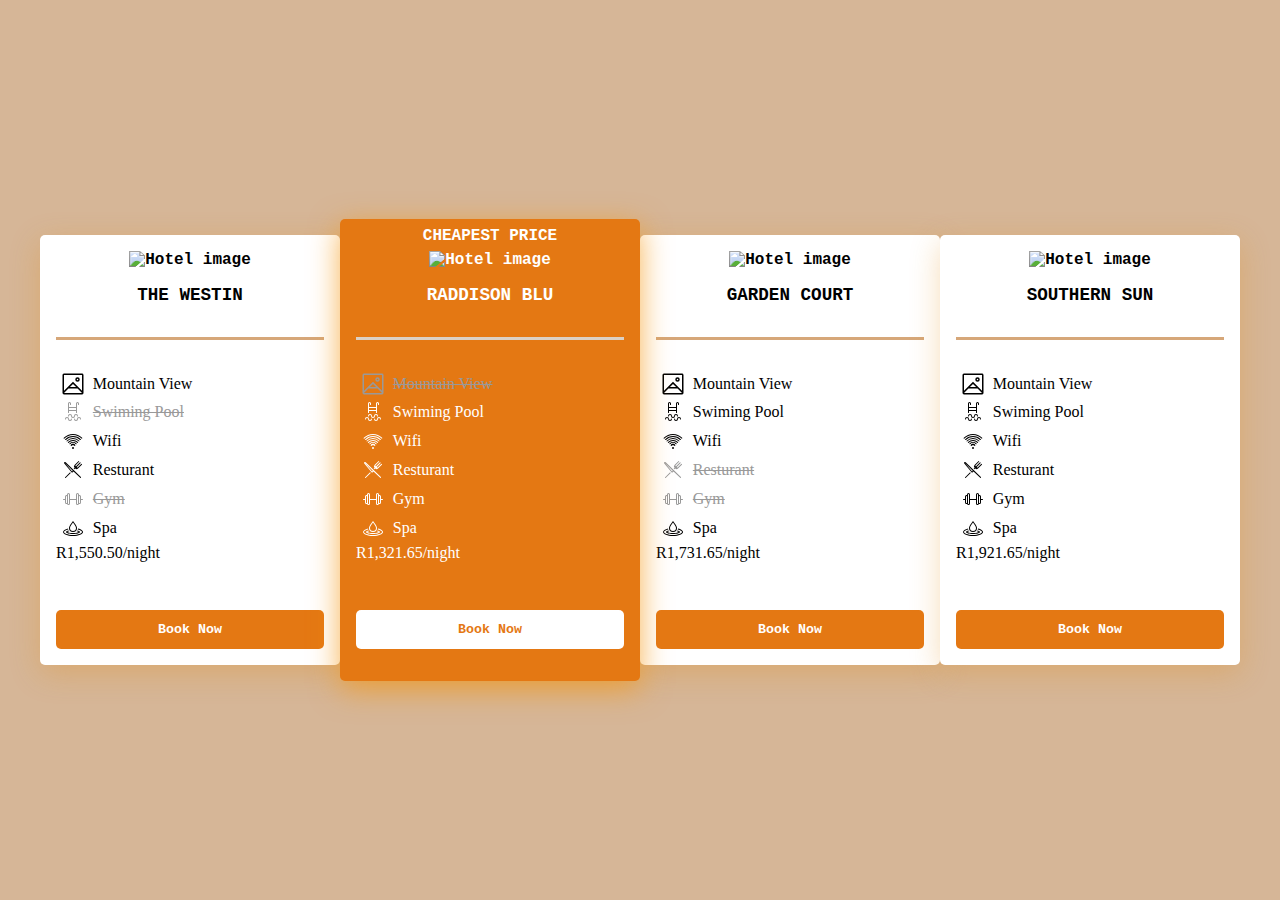
==== Compare&Book.html @ a89df8d0 "Splitting Code" ====
<!DOCTYPE html>
<html lang="en">
<head>
    <meta charset="UTF-8">
    <meta http-equiv="X-UA-Compatible" content="IE=edge">
    <meta name="viewport" content="width=device-width, initial-scale=1.0">
    <title>Compare and Book</title>
    <link rel="stylesheet" href="stylesheet.css">
</head>
<body>
    <div class="hotel-comparison">
        <div class="hotel-column">
            <div class="hotel-header">
                <div class="hotel-image">
                 <img src="https://www.sa-venues.com/visit/thewestin/01.jpg" alt="Hotel image">
                </div>
                <div class="hotel-name">The Westin</div>
            </div>
            <div class="divider"></div>
            <div class="feature">
             <svg viewBox="0 0 32 32" xmlns="http://www.w3.org/2000/svg" aria-hidden="true" role="presentation" focusable="false" style="display: block; height: 24px; width: 24px; fill: currentcolor;"><path d="M28 2a2 2 0 0 1 1.995 1.85L30 4v24a2 2 0 0 1-1.85 1.995L28 30H4a2 2 0 0 1-1.995-1.85L2 28V4a2 2 0 0 1 1.85-1.995L4 2zm-5.92 19.995L22 22H10l-.08-.005L4 27.916V28h24v-.085zM28 4H4v21.084l12-11.998 12 12zM16 15.915L11.915 20h8.17zM22 7a3 3 0 1 1 0 6 3 3 0 0 1 0-6zm0 2a1 1 0 1 0 0 2 1 1 0 0 0 0-2z"></path></svg>
                Mountain View
            </div>
            <div class="feature inactive">
             <svg width="24" height="24" viewBox="0 0 24 24" class="pointer-events-none max-h-full max-w-full" xmlns="http://www.w3.org/2000/svg"><g fill="currentColor"><path d="M15 14a2 2 0 00-2 2 1 1 0 01-2 0 2 2 0 00-4 0 .5.5 0 001 0 1 1 0 012 0 2 2 0 004 0 1 1 0 012 0 .5.5 0 001 0 2 2 0 00-2-2zM10.5 18.5a.5.5 0 00-.5.5 1 1 0 01-2 0 2 2 0 00-4 0 .5.5 0 001 0 1 1 0 012 0 2 2 0 004 0 .5.5 0 00-.5-.5zM13.5 18.5a.5.5 0 01.5.5 1 1 0 002 0 2 2 0 014 0 .5.5 0 01-1 0 1 1 0 00-2 0 2 2 0 01-4 0 .5.5 0 01.5-.5zM16.5 2A1.5 1.5 0 0015 3.5V7H8V3.5a.5.5 0 011 0v1a.5.5 0 001 0v-1a1.5 1.5 0 00-3 0v9a.5.5 0 001 0V11h7v1.5a.5.5 0 001 0v-9a.5.5 0 011 0v1a.5.5 0 001 0v-1A1.5 1.5 0 0016.5 2zM8 10V8h7v2z"></path></g></svg>
                Swiming Pool
            </div>
            <div class="feature">
             <svg width="24" height="24" viewBox="0 0 24 24" class="pointer-events-none max-h-full max-w-full" xmlns="http://www.w3.org/2000/svg"><g fill="currentColor"><path d="M13.77 16.73a.54.54 0 01-.36-.14 2 2 0 00-2.82 0 .51.51 0 01-.71 0 .5.5 0 010-.71 3.08 3.08 0 014.24 0 .5.5 0 010 .71.52.52 0 01-.35.14z"></path><path d="M15.18 15.32a.49.49 0 01-.35-.15 4.1 4.1 0 00-5.66 0 .5.5 0 01-.71 0 .51.51 0 010-.71 5 5 0 017.08 0 .51.51 0 010 .71.51.51 0 01-.36.15zM19.42 11.08a.5.5 0 01-.35-.15 10 10 0 00-14.14 0 .5.5 0 01-.71-.71 11 11 0 0115.56 0 .51.51 0 010 .71.51.51 0 01-.36.15z"></path><path d="M20.84 9.66a.47.47 0 01-.35-.15 12 12 0 00-17 0 .49.49 0 01-.7-.7 13 13 0 0118.38 0 .5.5 0 01-.35.85zM13.77 16.73a.54.54 0 01-.36-.14 2 2 0 00-2.82 0 .51.51 0 01-.71 0 .5.5 0 010-.71 3.08 3.08 0 014.24 0 .5.5 0 010 .71.52.52 0 01-.35.14zM16.6 13.9a.54.54 0 01-.36-.14 6 6 0 00-8.48 0 .51.51 0 01-.71 0 .5.5 0 010-.71 7 7 0 019.9 0 .5.5 0 010 .71.54.54 0 01-.35.14z"></path><path d="M18 12.49a.47.47 0 01-.35-.15 8 8 0 00-11.32 0 .49.49 0 01-.7-.7 9 9 0 0112.72 0 .48.48 0 010 .7.47.47 0 01-.35.15z"></path><circle cx="12" cy="19" r="1"></circle></g></svg>
                Wifi
            </div>
            <div class="feature">
             <svg width="24" height="24" viewBox="0 0 24 24" class="pointer-events-none max-h-full max-w-full" xmlns="http://www.w3.org/2000/svg"><g fill="currentColor"><path d="M4.71 4.29a1 1 0 00-1.18-.17.69.69 0 00-.2.13 1 1 0 00-.06 1.35l7.07 8.48a.93.93 0 00.14.14 1 1 0 00.58.22 1 1 0 00.76-.29l.7-.71 6.66 6.37a.5.5 0 00.71-.71zM4 5l7.78 7.77-.71.71zM9.08 14.22l-4.93 4.94a.49.49 0 10.69.69L9.73 15l-.21-.21zM20.86 5.93a.5.5 0 00-.7 0l-3.48 3.48a.47.47 0 01-.69 0 .48.48 0 010-.7l3.47-3.48a.49.49 0 10-.69-.69L15.29 8a.48.48 0 01-.7 0 .47.47 0 010-.69l3.48-3.48a.49.49 0 00-.7-.7L13.55 7a2 2 0 000 2.78l-.91.91.7.68.9-.9a2 2 0 002.78 0l3.83-3.82a.5.5 0 00.01-.72z"></path></g></svg>
                Resturant
            </div>
            <div class="feature inactive">
             <svg width="24" height="24" viewBox="0 0 24 24" class="pointer-events-none max-h-full max-w-full" xmlns="http://www.w3.org/2000/svg"><path d="M21.5 12H20V9.5A1.5 1.5 0 0018.5 8a1.39 1.39 0 00-.5.09V7.5a1.5 1.5 0 00-3 0V12H9V7.5a1.5 1.5 0 00-3 0v.59A1.39 1.39 0 005.5 8 1.5 1.5 0 004 9.5V12H2.5a.5.5 0 000 1H4v2.5A1.5 1.5 0 005.5 17a1.47 1.47 0 00.56-.11A1.47 1.47 0 007.5 18 1.5 1.5 0 009 16.5V13h6v3.5a1.5 1.5 0 001.5 1.5 1.47 1.47 0 001.44-1.11 1.47 1.47 0 00.56.11 1.5 1.5 0 001.5-1.5V13h1.5a.5.5 0 000-1zm-16 4a.5.5 0 01-.5-.5v-6a.5.5 0 011 0v6a.5.5 0 01-.5.5zm2.5.5a.5.5 0 01-1 0v-9a.5.5 0 011 0zm9 0a.5.5 0 01-1 0v-9a.5.5 0 011 0zm2-1a.5.5 0 01-1 0v-6a.5.5 0 011 0z" fill="currentColor"></path></svg>
                Gym
            </div>
            <div class="feature">
             <svg width="24" height="24" viewBox="0 0 24 24" class="pointer-events-none max-h-full max-w-full" xmlns="http://www.w3.org/2000/svg"><g fill="currentColor"><path d="M12 6.6c1.43 1.87 3 4.33 3 5.4a3 3 0 01-6 0c0-1.07 1.57-3.53 3-5.4M12 5s-4 4.79-4 7a4 4 0 008 0c0-2.21-4-7-4-7z"></path><path d="M17 12.53a5.23 5.23 0 01-.21 1C19.43 14.12 21 15.18 21 16c0 1.22-3.51 3-9 3s-9-1.78-9-3c0-.82 1.57-1.88 4.26-2.5a5.23 5.23 0 01-.21-1c-3 .69-5 2-5 3.47 0 2.21 4.48 4 10 4s10-1.79 10-4C22 14.51 20 13.22 17 12.53z"></path><path d="M17.83 16c-.67.42-2.69 1-5.83 1s-5.16-.58-5.83-1a6.79 6.79 0 012.12-.68 5.1 5.1 0 01-.63-.89C6 14.8 5 15.36 5 16c0 1.1 3.13 2 7 2s7-.9 7-2c0-.64-1-1.2-2.66-1.57a5.1 5.1 0 01-.63.89 6.79 6.79 0 012.12.68z"></path></g></svg>
               Spa
            </div>
            <div class="price-plan">
                <div class="currency">R</div>
                1,550.50
                <div class="per-night">/night</div>
            </div>
            <input class="cta" type="submit" value="Book Now"/>
        </div>
        <div class="hotel-column cheapest">
            <div class="most-cheapest">Cheapest Price</div>
            <div class="hotel-header">
                <div class="hotel-image">
                 <img src="https://cf.bstatic.com/xdata/images/hotel/max1024x768/236251566.jpg?k=44cd05044298eff12ccc6c5765ef4f0a4b383d25272bf467be39ed8ae4f92398&o=&hp=1" alt="Hotel image" >
                </div>
                <div class="hotel-name">Raddison Blu</div>
            </div>
            <div class="divider"></div>
            <div class="feature inactive">
             <svg viewBox="0 0 32 32" xmlns="http://www.w3.org/2000/svg" aria-hidden="true" role="presentation" focusable="false" style="display: block; height: 24px; width: 24px; fill: currentcolor;"><path d="M28 2a2 2 0 0 1 1.995 1.85L30 4v24a2 2 0 0 1-1.85 1.995L28 30H4a2 2 0 0 1-1.995-1.85L2 28V4a2 2 0 0 1 1.85-1.995L4 2zm-5.92 19.995L22 22H10l-.08-.005L4 27.916V28h24v-.085zM28 4H4v21.084l12-11.998 12 12zM16 15.915L11.915 20h8.17zM22 7a3 3 0 1 1 0 6 3 3 0 0 1 0-6zm0 2a1 1 0 1 0 0 2 1 1 0 0 0 0-2z"></path></svg>
             Mountain View
            </div>
            <div class="feature">
             <svg width="24" height="24" viewBox="0 0 24 24" class="pointer-events-none max-h-full max-w-full" xmlns="http://www.w3.org/2000/svg"><g fill="currentColor"><path d="M15 14a2 2 0 00-2 2 1 1 0 01-2 0 2 2 0 00-4 0 .5.5 0 001 0 1 1 0 012 0 2 2 0 004 0 1 1 0 012 0 .5.5 0 001 0 2 2 0 00-2-2zM10.5 18.5a.5.5 0 00-.5.5 1 1 0 01-2 0 2 2 0 00-4 0 .5.5 0 001 0 1 1 0 012 0 2 2 0 004 0 .5.5 0 00-.5-.5zM13.5 18.5a.5.5 0 01.5.5 1 1 0 002 0 2 2 0 014 0 .5.5 0 01-1 0 1 1 0 00-2 0 2 2 0 01-4 0 .5.5 0 01.5-.5zM16.5 2A1.5 1.5 0 0015 3.5V7H8V3.5a.5.5 0 011 0v1a.5.5 0 001 0v-1a1.5 1.5 0 00-3 0v9a.5.5 0 001 0V11h7v1.5a.5.5 0 001 0v-9a.5.5 0 011 0v1a.5.5 0 001 0v-1A1.5 1.5 0 0016.5 2zM8 10V8h7v2z"></path></g></svg>
                Swiming Pool
            </div>
            <div class="feature">
             <svg width="24" height="24" viewBox="0 0 24 24" class="pointer-events-none max-h-full max-w-full" xmlns="http://www.w3.org/2000/svg"><g fill="currentColor"><path d="M13.77 16.73a.54.54 0 01-.36-.14 2 2 0 00-2.82 0 .51.51 0 01-.71 0 .5.5 0 010-.71 3.08 3.08 0 014.24 0 .5.5 0 010 .71.52.52 0 01-.35.14z"></path><path d="M15.18 15.32a.49.49 0 01-.35-.15 4.1 4.1 0 00-5.66 0 .5.5 0 01-.71 0 .51.51 0 010-.71 5 5 0 017.08 0 .51.51 0 010 .71.51.51 0 01-.36.15zM19.42 11.08a.5.5 0 01-.35-.15 10 10 0 00-14.14 0 .5.5 0 01-.71-.71 11 11 0 0115.56 0 .51.51 0 010 .71.51.51 0 01-.36.15z"></path><path d="M20.84 9.66a.47.47 0 01-.35-.15 12 12 0 00-17 0 .49.49 0 01-.7-.7 13 13 0 0118.38 0 .5.5 0 01-.35.85zM13.77 16.73a.54.54 0 01-.36-.14 2 2 0 00-2.82 0 .51.51 0 01-.71 0 .5.5 0 010-.71 3.08 3.08 0 014.24 0 .5.5 0 010 .71.52.52 0 01-.35.14zM16.6 13.9a.54.54 0 01-.36-.14 6 6 0 00-8.48 0 .51.51 0 01-.71 0 .5.5 0 010-.71 7 7 0 019.9 0 .5.5 0 010 .71.54.54 0 01-.35.14z"></path><path d="M18 12.49a.47.47 0 01-.35-.15 8 8 0 00-11.32 0 .49.49 0 01-.7-.7 9 9 0 0112.72 0 .48.48 0 010 .7.47.47 0 01-.35.15z"></path><circle cx="12" cy="19" r="1"></circle></g></svg>
                Wifi
            </div>
            <div class="feature">
             <svg width="24" height="24" viewBox="0 0 24 24" class="pointer-events-none max-h-full max-w-full" xmlns="http://www.w3.org/2000/svg"><g fill="currentColor"><path d="M4.71 4.29a1 1 0 00-1.18-.17.69.69 0 00-.2.13 1 1 0 00-.06 1.35l7.07 8.48a.93.93 0 00.14.14 1 1 0 00.58.22 1 1 0 00.76-.29l.7-.71 6.66 6.37a.5.5 0 00.71-.71zM4 5l7.78 7.77-.71.71zM9.08 14.22l-4.93 4.94a.49.49 0 10.69.69L9.73 15l-.21-.21zM20.86 5.93a.5.5 0 00-.7 0l-3.48 3.48a.47.47 0 01-.69 0 .48.48 0 010-.7l3.47-3.48a.49.49 0 10-.69-.69L15.29 8a.48.48 0 01-.7 0 .47.47 0 010-.69l3.48-3.48a.49.49 0 00-.7-.7L13.55 7a2 2 0 000 2.78l-.91.91.7.68.9-.9a2 2 0 002.78 0l3.83-3.82a.5.5 0 00.01-.72z"></path></g></svg>
                Resturant
            </div>
            <div class="feature ">
             <svg width="24" height="24" viewBox="0 0 24 24" class="pointer-events-none max-h-full max-w-full" xmlns="http://www.w3.org/2000/svg"><path d="M21.5 12H20V9.5A1.5 1.5 0 0018.5 8a1.39 1.39 0 00-.5.09V7.5a1.5 1.5 0 00-3 0V12H9V7.5a1.5 1.5 0 00-3 0v.59A1.39 1.39 0 005.5 8 1.5 1.5 0 004 9.5V12H2.5a.5.5 0 000 1H4v2.5A1.5 1.5 0 005.5 17a1.47 1.47 0 00.56-.11A1.47 1.47 0 007.5 18 1.5 1.5 0 009 16.5V13h6v3.5a1.5 1.5 0 001.5 1.5 1.47 1.47 0 001.44-1.11 1.47 1.47 0 00.56.11 1.5 1.5 0 001.5-1.5V13h1.5a.5.5 0 000-1zm-16 4a.5.5 0 01-.5-.5v-6a.5.5 0 011 0v6a.5.5 0 01-.5.5zm2.5.5a.5.5 0 01-1 0v-9a.5.5 0 011 0zm9 0a.5.5 0 01-1 0v-9a.5.5 0 011 0zm2-1a.5.5 0 01-1 0v-6a.5.5 0 011 0z" fill="currentColor"></path></svg>
                Gym
            </div>
            <div class="feature">
             <svg width="24" height="24" viewBox="0 0 24 24" class="pointer-events-none max-h-full max-w-full" xmlns="http://www.w3.org/2000/svg"><g fill="currentColor"><path d="M12 6.6c1.43 1.87 3 4.33 3 5.4a3 3 0 01-6 0c0-1.07 1.57-3.53 3-5.4M12 5s-4 4.79-4 7a4 4 0 008 0c0-2.21-4-7-4-7z"></path><path d="M17 12.53a5.23 5.23 0 01-.21 1C19.43 14.12 21 15.18 21 16c0 1.22-3.51 3-9 3s-9-1.78-9-3c0-.82 1.57-1.88 4.26-2.5a5.23 5.23 0 01-.21-1c-3 .69-5 2-5 3.47 0 2.21 4.48 4 10 4s10-1.79 10-4C22 14.51 20 13.22 17 12.53z"></path><path d="M17.83 16c-.67.42-2.69 1-5.83 1s-5.16-.58-5.83-1a6.79 6.79 0 012.12-.68 5.1 5.1 0 01-.63-.89C6 14.8 5 15.36 5 16c0 1.1 3.13 2 7 2s7-.9 7-2c0-.64-1-1.2-2.66-1.57a5.1 5.1 0 01-.63.89 6.79 6.79 0 012.12.68z"></path></g></svg>
               Spa
            </div>
            <div class="price-plan">
             <div class="currency">R</div>
             1,321.65
             <div class="per-night">/night</div>
         </div>
            <input class="cta" type="submit" value="Book Now"/>
        </div>
        <div class="hotel-column">
            <div class="hotel-header">
                <div class="hotel-image">
                 <img src="https://cf.bstatic.com/xdata/images/hotel/max1024x768/315474866.jpg?k=5029c5645f4847a502016aa45ea9cd9dc6288e3fd666be13f3aef0be194ad3e1&o=&hp=1" alt="Hotel image">
                </div>
                <div class="hotel-name">Garden Court</div>
            </div>
            <div class="divider"></div>
            <div class="feature">
             <svg viewBox="0 0 32 32" xmlns="http://www.w3.org/2000/svg" aria-hidden="true" role="presentation" focusable="false" style="display: block; height: 24px; width: 24px; fill: currentcolor;"><path d="M28 2a2 2 0 0 1 1.995 1.85L30 4v24a2 2 0 0 1-1.85 1.995L28 30H4a2 2 0 0 1-1.995-1.85L2 28V4a2 2 0 0 1 1.85-1.995L4 2zm-5.92 19.995L22 22H10l-.08-.005L4 27.916V28h24v-.085zM28 4H4v21.084l12-11.998 12 12zM16 15.915L11.915 20h8.17zM22 7a3 3 0 1 1 0 6 3 3 0 0 1 0-6zm0 2a1 1 0 1 0 0 2 1 1 0 0 0 0-2z"></path></svg>
             Mountain View
            </div>
            <div class="feature">
             <svg width="24" height="24" viewBox="0 0 24 24" class="pointer-events-none max-h-full max-w-full" xmlns="http://www.w3.org/2000/svg"><g fill="currentColor"><path d="M15 14a2 2 0 00-2 2 1 1 0 01-2 0 2 2 0 00-4 0 .5.5 0 001 0 1 1 0 012 0 2 2 0 004 0 1 1 0 012 0 .5.5 0 001 0 2 2 0 00-2-2zM10.5 18.5a.5.5 0 00-.5.5 1 1 0 01-2 0 2 2 0 00-4 0 .5.5 0 001 0 1 1 0 012 0 2 2 0 004 0 .5.5 0 00-.5-.5zM13.5 18.5a.5.5 0 01.5.5 1 1 0 002 0 2 2 0 014 0 .5.5 0 01-1 0 1 1 0 00-2 0 2 2 0 01-4 0 .5.5 0 01.5-.5zM16.5 2A1.5 1.5 0 0015 3.5V7H8V3.5a.5.5 0 011 0v1a.5.5 0 001 0v-1a1.5 1.5 0 00-3 0v9a.5.5 0 001 0V11h7v1.5a.5.5 0 001 0v-9a.5.5 0 011 0v1a.5.5 0 001 0v-1A1.5 1.5 0 0016.5 2zM8 10V8h7v2z"></path></g></svg>
                Swiming Pool
            </div>
            <div class="feature">
             <svg width="24" height="24" viewBox="0 0 24 24" class="pointer-events-none max-h-full max-w-full" xmlns="http://www.w3.org/2000/svg"><g fill="currentColor"><path d="M13.77 16.73a.54.54 0 01-.36-.14 2 2 0 00-2.82 0 .51.51 0 01-.71 0 .5.5 0 010-.71 3.08 3.08 0 014.24 0 .5.5 0 010 .71.52.52 0 01-.35.14z"></path><path d="M15.18 15.32a.49.49 0 01-.35-.15 4.1 4.1 0 00-5.66 0 .5.5 0 01-.71 0 .51.51 0 010-.71 5 5 0 017.08 0 .51.51 0 010 .71.51.51 0 01-.36.15zM19.42 11.08a.5.5 0 01-.35-.15 10 10 0 00-14.14 0 .5.5 0 01-.71-.71 11 11 0 0115.56 0 .51.51 0 010 .71.51.51 0 01-.36.15z"></path><path d="M20.84 9.66a.47.47 0 01-.35-.15 12 12 0 00-17 0 .49.49 0 01-.7-.7 13 13 0 0118.38 0 .5.5 0 01-.35.85zM13.77 16.73a.54.54 0 01-.36-.14 2 2 0 00-2.82 0 .51.51 0 01-.71 0 .5.5 0 010-.71 3.08 3.08 0 014.24 0 .5.5 0 010 .71.52.52 0 01-.35.14zM16.6 13.9a.54.54 0 01-.36-.14 6 6 0 00-8.48 0 .51.51 0 01-.71 0 .5.5 0 010-.71 7 7 0 019.9 0 .5.5 0 010 .71.54.54 0 01-.35.14z"></path><path d="M18 12.49a.47.47 0 01-.35-.15 8 8 0 00-11.32 0 .49.49 0 01-.7-.7 9 9 0 0112.72 0 .48.48 0 010 .7.47.47 0 01-.35.15z"></path><circle cx="12" cy="19" r="1"></circle></g></svg>
                Wifi
            </div>
            <div class="feature inactive">
             <svg width="24" height="24" viewBox="0 0 24 24" class="pointer-events-none max-h-full max-w-full" xmlns="http://www.w3.org/2000/svg"><g fill="currentColor"><path d="M4.71 4.29a1 1 0 00-1.18-.17.69.69 0 00-.2.13 1 1 0 00-.06 1.35l7.07 8.48a.93.93 0 00.14.14 1 1 0 00.58.22 1 1 0 00.76-.29l.7-.71 6.66 6.37a.5.5 0 00.71-.71zM4 5l7.78 7.77-.71.71zM9.08 14.22l-4.93 4.94a.49.49 0 10.69.69L9.73 15l-.21-.21zM20.86 5.93a.5.5 0 00-.7 0l-3.48 3.48a.47.47 0 01-.69 0 .48.48 0 010-.7l3.47-3.48a.49.49 0 10-.69-.69L15.29 8a.48.48 0 01-.7 0 .47.47 0 010-.69l3.48-3.48a.49.49 0 00-.7-.7L13.55 7a2 2 0 000 2.78l-.91.91.7.68.9-.9a2 2 0 002.78 0l3.83-3.82a.5.5 0 00.01-.72z"></path></g></svg>
                Resturant
            </div>
            <div class="feature inactive">
             <svg width="24" height="24" viewBox="0 0 24 24" class="pointer-events-none max-h-full max-w-full" xmlns="http://www.w3.org/2000/svg"><path d="M21.5 12H20V9.5A1.5 1.5 0 0018.5 8a1.39 1.39 0 00-.5.09V7.5a1.5 1.5 0 00-3 0V12H9V7.5a1.5 1.5 0 00-3 0v.59A1.39 1.39 0 005.5 8 1.5 1.5 0 004 9.5V12H2.5a.5.5 0 000 1H4v2.5A1.5 1.5 0 005.5 17a1.47 1.47 0 00.56-.11A1.47 1.47 0 007.5 18 1.5 1.5 0 009 16.5V13h6v3.5a1.5 1.5 0 001.5 1.5 1.47 1.47 0 001.44-1.11 1.47 1.47 0 00.56.11 1.5 1.5 0 001.5-1.5V13h1.5a.5.5 0 000-1zm-16 4a.5.5 0 01-.5-.5v-6a.5.5 0 011 0v6a.5.5 0 01-.5.5zm2.5.5a.5.5 0 01-1 0v-9a.5.5 0 011 0zm9 0a.5.5 0 01-1 0v-9a.5.5 0 011 0zm2-1a.5.5 0 01-1 0v-6a.5.5 0 011 0z" fill="currentColor"></path></svg>
                Gym
            </div>
            <div class="feature">
             <svg width="24" height="24" viewBox="0 0 24 24" class="pointer-events-none max-h-full max-w-full" xmlns="http://www.w3.org/2000/svg"><g fill="currentColor"><path d="M12 6.6c1.43 1.87 3 4.33 3 5.4a3 3 0 01-6 0c0-1.07 1.57-3.53 3-5.4M12 5s-4 4.79-4 7a4 4 0 008 0c0-2.21-4-7-4-7z"></path><path d="M17 12.53a5.23 5.23 0 01-.21 1C19.43 14.12 21 15.18 21 16c0 1.22-3.51 3-9 3s-9-1.78-9-3c0-.82 1.57-1.88 4.26-2.5a5.23 5.23 0 01-.21-1c-3 .69-5 2-5 3.47 0 2.21 4.48 4 10 4s10-1.79 10-4C22 14.51 20 13.22 17 12.53z"></path><path d="M17.83 16c-.67.42-2.69 1-5.83 1s-5.16-.58-5.83-1a6.79 6.79 0 012.12-.68 5.1 5.1 0 01-.63-.89C6 14.8 5 15.36 5 16c0 1.1 3.13 2 7 2s7-.9 7-2c0-.64-1-1.2-2.66-1.57a5.1 5.1 0 01-.63.89 6.79 6.79 0 012.12.68z"></path></g></svg>
               Spa
            </div>
            <div class="price-plan">
             <div class="currency">R</div>
             1,731.65
             <div class="per-night">/night</div>
         </div>
            <input class="cta" type="submit" value="Book Now"/>
        </div>
        <div class="hotel-column">
            <div class="hotel-header">
                <div class="hotel-image">
                 <img src="https://ik.imgkit.net/3vlqs5axxjf/external/ik-seo/http://images.ntmllc.com/v4/hotel/418/418056/418056_EXT_Z53920/Southern-Sun-Cape-Sun-Exterior.jpg?tr=w-780%2Ch-437%2Cfo-auto" alt="Hotel image" >
                </div>
                <div class="hotel-name">Southern Sun</div>
            </div>
            <div class="divider"></div>
            <div class="feature">
             <svg viewBox="0 0 32 32" xmlns="http://www.w3.org/2000/svg" aria-hidden="true" role="presentation" focusable="false" style="display: block; height: 24px; width: 24px; fill: currentcolor;"><path d="M28 2a2 2 0 0 1 1.995 1.85L30 4v24a2 2 0 0 1-1.85 1.995L28 30H4a2 2 0 0 1-1.995-1.85L2 28V4a2 2 0 0 1 1.85-1.995L4 2zm-5.92 19.995L22 22H10l-.08-.005L4 27.916V28h24v-.085zM28 4H4v21.084l12-11.998 12 12zM16 15.915L11.915 20h8.17zM22 7a3 3 0 1 1 0 6 3 3 0 0 1 0-6zm0 2a1 1 0 1 0 0 2 1 1 0 0 0 0-2z"></path></svg>
                Mountain View
            </div>
            <div class="feature">
             <svg width="24" height="24" viewBox="0 0 24 24" class="pointer-events-none max-h-full max-w-full" xmlns="http://www.w3.org/2000/svg"><g fill="currentColor"><path d="M15 14a2 2 0 00-2 2 1 1 0 01-2 0 2 2 0 00-4 0 .5.5 0 001 0 1 1 0 012 0 2 2 0 004 0 1 1 0 012 0 .5.5 0 001 0 2 2 0 00-2-2zM10.5 18.5a.5.5 0 00-.5.5 1 1 0 01-2 0 2 2 0 00-4 0 .5.5 0 001 0 1 1 0 012 0 2 2 0 004 0 .5.5 0 00-.5-.5zM13.5 18.5a.5.5 0 01.5.5 1 1 0 002 0 2 2 0 014 0 .5.5 0 01-1 0 1 1 0 00-2 0 2 2 0 01-4 0 .5.5 0 01.5-.5zM16.5 2A1.5 1.5 0 0015 3.5V7H8V3.5a.5.5 0 011 0v1a.5.5 0 001 0v-1a1.5 1.5 0 00-3 0v9a.5.5 0 001 0V11h7v1.5a.5.5 0 001 0v-9a.5.5 0 011 0v1a.5.5 0 001 0v-1A1.5 1.5 0 0016.5 2zM8 10V8h7v2z"></path></g></svg>
                Swiming Pool
            </div>
            <div class="feature">
             <svg width="24" height="24" viewBox="0 0 24 24" class="pointer-events-none max-h-full max-w-full" xmlns="http://www.w3.org/2000/svg"><g fill="currentColor"><path d="M13.77 16.73a.54.54 0 01-.36-.14 2 2 0 00-2.82 0 .51.51 0 01-.71 0 .5.5 0 010-.71 3.08 3.08 0 014.24 0 .5.5 0 010 .71.52.52 0 01-.35.14z"></path><path d="M15.18 15.32a.49.49 0 01-.35-.15 4.1 4.1 0 00-5.66 0 .5.5 0 01-.71 0 .51.51 0 010-.71 5 5 0 017.08 0 .51.51 0 010 .71.51.51 0 01-.36.15zM19.42 11.08a.5.5 0 01-.35-.15 10 10 0 00-14.14 0 .5.5 0 01-.71-.71 11 11 0 0115.56 0 .51.51 0 010 .71.51.51 0 01-.36.15z"></path><path d="M20.84 9.66a.47.47 0 01-.35-.15 12 12 0 00-17 0 .49.49 0 01-.7-.7 13 13 0 0118.38 0 .5.5 0 01-.35.85zM13.77 16.73a.54.54 0 01-.36-.14 2 2 0 00-2.82 0 .51.51 0 01-.71 0 .5.5 0 010-.71 3.08 3.08 0 014.24 0 .5.5 0 010 .71.52.52 0 01-.35.14zM16.6 13.9a.54.54 0 01-.36-.14 6 6 0 00-8.48 0 .51.51 0 01-.71 0 .5.5 0 010-.71 7 7 0 019.9 0 .5.5 0 010 .71.54.54 0 01-.35.14z"></path><path d="M18 12.49a.47.47 0 01-.35-.15 8 8 0 00-11.32 0 .49.49 0 01-.7-.7 9 9 0 0112.72 0 .48.48 0 010 .7.47.47 0 01-.35.15z"></path><circle cx="12" cy="19" r="1"></circle></g></svg>
                Wifi
            </div>
            <div class="feature">
             <svg width="24" height="24" viewBox="0 0 24 24" class="pointer-events-none max-h-full max-w-full" xmlns="http://www.w3.org/2000/svg"><g fill="currentColor"><path d="M4.71 4.29a1 1 0 00-1.18-.17.69.69 0 00-.2.13 1 1 0 00-.06 1.35l7.07 8.48a.93.93 0 00.14.14 1 1 0 00.58.22 1 1 0 00.76-.29l.7-.71 6.66 6.37a.5.5 0 00.71-.71zM4 5l7.78 7.77-.71.71zM9.08 14.22l-4.93 4.94a.49.49 0 10.69.69L9.73 15l-.21-.21zM20.86 5.93a.5.5 0 00-.7 0l-3.48 3.48a.47.47 0 01-.69 0 .48.48 0 010-.7l3.47-3.48a.49.49 0 10-.69-.69L15.29 8a.48.48 0 01-.7 0 .47.47 0 010-.69l3.48-3.48a.49.49 0 00-.7-.7L13.55 7a2 2 0 000 2.78l-.91.91.7.68.9-.9a2 2 0 002.78 0l3.83-3.82a.5.5 0 00.01-.72z"></path></g></svg>
                Resturant
            </div>
            <div class="feature">
             <svg width="24" height="24" viewBox="0 0 24 24" class="pointer-events-none max-h-full max-w-full" xmlns="http://www.w3.org/2000/svg"><path d="M21.5 12H20V9.5A1.5 1.5 0 0018.5 8a1.39 1.39 0 00-.5.09V7.5a1.5 1.5 0 00-3 0V12H9V7.5a1.5 1.5 0 00-3 0v.59A1.39 1.39 0 005.5 8 1.5 1.5 0 004 9.5V12H2.5a.5.5 0 000 1H4v2.5A1.5 1.5 0 005.5 17a1.47 1.47 0 00.56-.11A1.47 1.47 0 007.5 18 1.5 1.5 0 009 16.5V13h6v3.5a1.5 1.5 0 001.5 1.5 1.47 1.47 0 001.44-1.11 1.47 1.47 0 00.56.11 1.5 1.5 0 001.5-1.5V13h1.5a.5.5 0 000-1zm-16 4a.5.5 0 01-.5-.5v-6a.5.5 0 011 0v6a.5.5 0 01-.5.5zm2.5.5a.5.5 0 01-1 0v-9a.5.5 0 011 0zm9 0a.5.5 0 01-1 0v-9a.5.5 0 011 0zm2-1a.5.5 0 01-1 0v-6a.5.5 0 011 0z" fill="currentColor"></path></svg>
                Gym
            </div>
            <div class="feature">
             <svg width="24" height="24" viewBox="0 0 24 24" class="pointer-events-none max-h-full max-w-full" xmlns="http://www.w3.org/2000/svg"><g fill="currentColor"><path d="M12 6.6c1.43 1.87 3 4.33 3 5.4a3 3 0 01-6 0c0-1.07 1.57-3.53 3-5.4M12 5s-4 4.79-4 7a4 4 0 008 0c0-2.21-4-7-4-7z"></path><path d="M17 12.53a5.23 5.23 0 01-.21 1C19.43 14.12 21 15.18 21 16c0 1.22-3.51 3-9 3s-9-1.78-9-3c0-.82 1.57-1.88 4.26-2.5a5.23 5.23 0 01-.21-1c-3 .69-5 2-5 3.47 0 2.21 4.48 4 10 4s10-1.79 10-4C22 14.51 20 13.22 17 12.53z"></path><path d="M17.83 16c-.67.42-2.69 1-5.83 1s-5.16-.58-5.83-1a6.79 6.79 0 012.12-.68 5.1 5.1 0 01-.63-.89C6 14.8 5 15.36 5 16c0 1.1 3.13 2 7 2s7-.9 7-2c0-.64-1-1.2-2.66-1.57a5.1 5.1 0 01-.63.89 6.79 6.79 0 012.12.68z"></path></g></svg>
               Spa
            </div>
            <div class="price-plan">
             <div class="currency">R</div>
             1,921.65
             <div class="per-night">/night</div>
         </div>
            <input class="cta" type="submit" value="Book Now"/>
        </div>
     </div>
</body>
</html>
---- stylesheet.css ----
*, *::before, *::after{
  box-sizing: border-box ;
}

:root {
  --accent-color: #e47813;
  --heading-font-family: 'Courier New', monospace;
  --body-font-family: 'Courier New', monospace;
}

body {
  margin: 0;
  background-color: #d6b697;
  min-height: 100vh;
  min-width: 100vw;
  display: flex;
  justify-content: center;
  align-items: center;
}
.hotel-comparison {
  display: flex;
  justify-content: center;
  align-items: stretch;
  width:100% ;
  margin: 1rem;
}
img {
  object-fit: contain;
  max-height: 100px;
  width: 100%;
}

.hotel-column {
  background-color: white;
  box-shadow: 0 8px 30px rgba(225, 140, 20, 0.3) ;
  padding: 1rem;
  flex-grow: 1;
  max-width: 300px;
  border-radius: 5px;
}
.hotel-column.cheapest {
  position: relative;
  background-color: var(--accent-color);
  box-shadow: 0 8px 30px rgba(245, 145, 6, 0.7) ;
  color: white;
  margin-top: -1rem;
  padding-top: 2rem;
  margin-bottom: -1rem;
  padding-bottom: 2rem;
}
.hotel-header {
  display: flex;
  flex-direction: column;
  align-items: center;
  font-family: var(--heading-font-family);
  font-weight: bold;
}
.hotel-name {
  text-transform: uppercase;
  font-size: 1.1rem;
  margin-top: 1rem;
  margin-bottom: 0;
}
.divider {
  height: 3px;
  width: 100%;
  background-color: rgb(186, 109, 32, 0.6);
  margin-top: 2rem;
  margin-bottom: 2rem;
}
.hotel-column.cheapest .divider{
  background-color: rgba(218, 213, 207, 0.95);
}
.feature {
  display: flex;
  align-items: center;
  margin: 0.3rem;
}
.feature svg {
  margin-right: 0.5rem;
  height: 1.5em;
  width: 1.5em;
}
.feature.inactive {
  color: #999;
  text-decoration-line: line-through;
}
.most-cheapest{
  position: absolute;
  top: 0.5rem;
  left: 0.5rem;
  right: 0.5rem;
  text-align: center;
  text-transform: uppercase;
  font-weight: bold;
  font-family: var(--heading-font-family);
}
.cta{
  border: none;
  background-color: var(--accent-color);
  color: white;
  width: 100%;
  padding: 0.75rem 0.8rem;
  cursor: pointer;
  font-family: var(--heading-font-family);
  font-weight: bold;
  border-radius: 5px;
  margin-top: 3rem;
  transition: 150ms;
  transform: scale(1) ;
}
.hotel-column.cheapest .cta{
  background-color: white;
  color: var(--accent-color);
}
.cta:hover, .cta:focus {
  transform: scale(1.06);
}

.price-plan {
  display: flex;
}
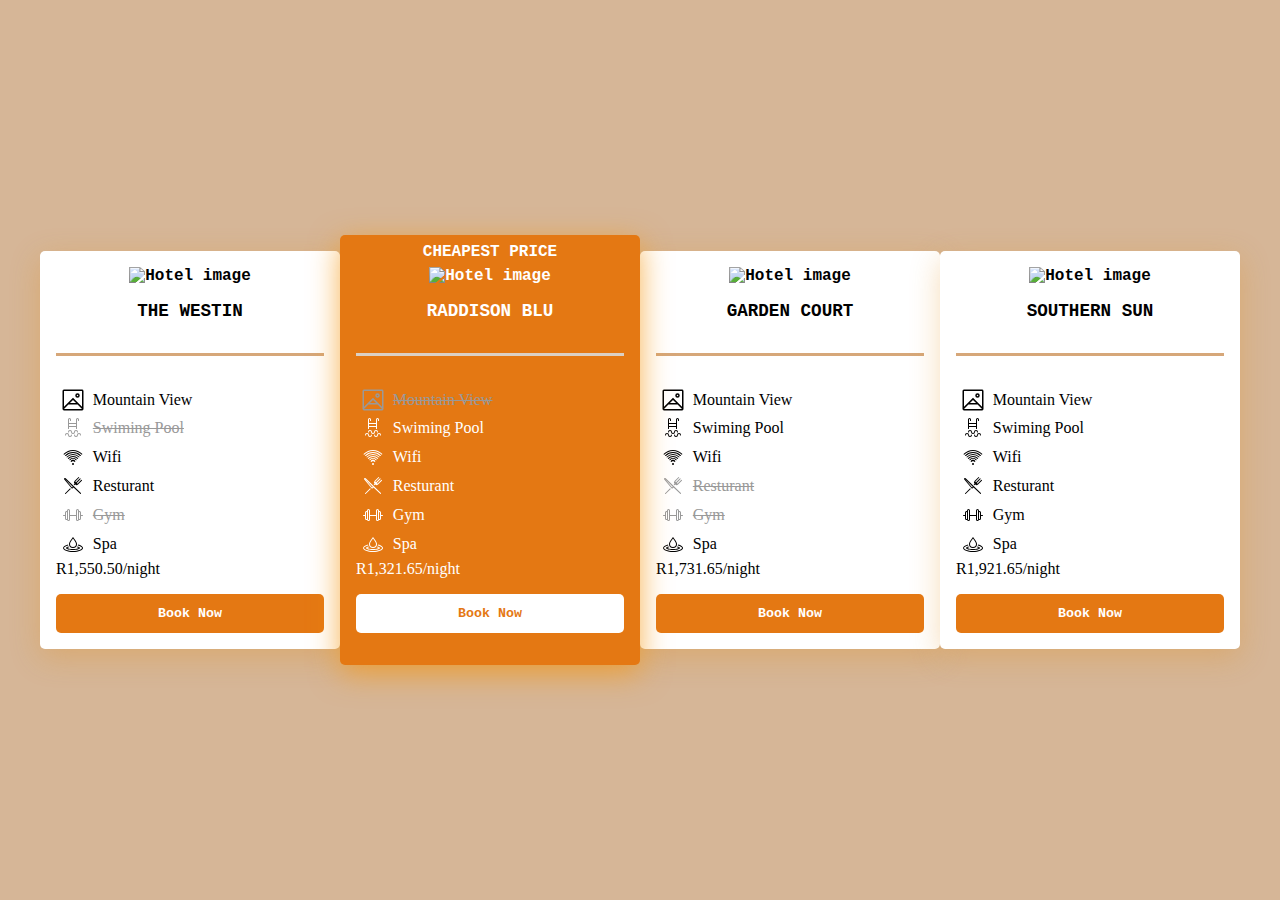
==== commit facdbf54: "Styles" ====
--- a/Compare&Book.html
+++ b/Compare&Book.html
@@ -46,7 +46,7 @@
                 1,550.50
                 <div class="per-night">/night</div>
             </div>
-            <input class="cta" type="submit" value="Book Now"/>
+            <input class="button" type="submit" value="Book Now"/>
         </div>
         <div class="hotel-column cheapest">
             <div class="most-cheapest">Cheapest Price</div>
@@ -86,7 +86,7 @@
              1,321.65
              <div class="per-night">/night</div>
          </div>
-            <input class="cta" type="submit" value="Book Now"/>
+            <input class="button" type="submit" value="Book Now"/>
         </div>
         <div class="hotel-column">
             <div class="hotel-header">
@@ -125,7 +125,7 @@
              1,731.65
              <div class="per-night">/night</div>
          </div>
-            <input class="cta" type="submit" value="Book Now"/>
+            <input class="button" type="submit" value="Book Now"/>
         </div>
         <div class="hotel-column">
             <div class="hotel-header">
@@ -164,7 +164,7 @@
              1,921.65
              <div class="per-night">/night</div>
          </div>
-            <input class="cta" type="submit" value="Book Now"/>
+            <input class="button" type="submit" value="Book Now"/>
         </div>
      </div>
 </body>
--- a/stylesheet.css
+++ b/stylesheet.css
@@ -16,6 +16,10 @@
   display: flex;
   justify-content: center;
   align-items: center;
+}
+p{
+  font-family: var(--heading-font-family);
+  color: var(--accent-color);
 }
 .hotel-comparison {
   display: flex;
@@ -95,7 +99,7 @@
   font-weight: bold;
   font-family: var(--heading-font-family);
 }
-.cta{
+.button{
   border: none;
   background-color: var(--accent-color);
   color: white;
@@ -105,11 +109,11 @@
   font-family: var(--heading-font-family);
   font-weight: bold;
   border-radius: 5px;
-  margin-top: 3rem;
+  margin-top: 1rem;
   transition: 150ms;
   transform: scale(1) ;
 }
-.hotel-column.cheapest .cta{
+.hotel-column.cheapest .button{
   background-color: white;
   color: var(--accent-color);
 }
@@ -121,7 +125,28 @@
   display: flex;
 }
 
+.inputField{
+  border: none;
+  background-color: white;
+  color: var(--accent-color);
+  width: 80%;
+  padding: 0.55rem 0.6rem;
+  font-family: var(--heading-font-family);
+  border-radius: 5px;
+}
+form{
+  padding: 3rem;
+  background-color: #79746e;
+  display: flex;
+  flex-direction: column;
+  justify-content: center;
+  align-items: center;
+}
 
 
 
 
+
+
+
+
